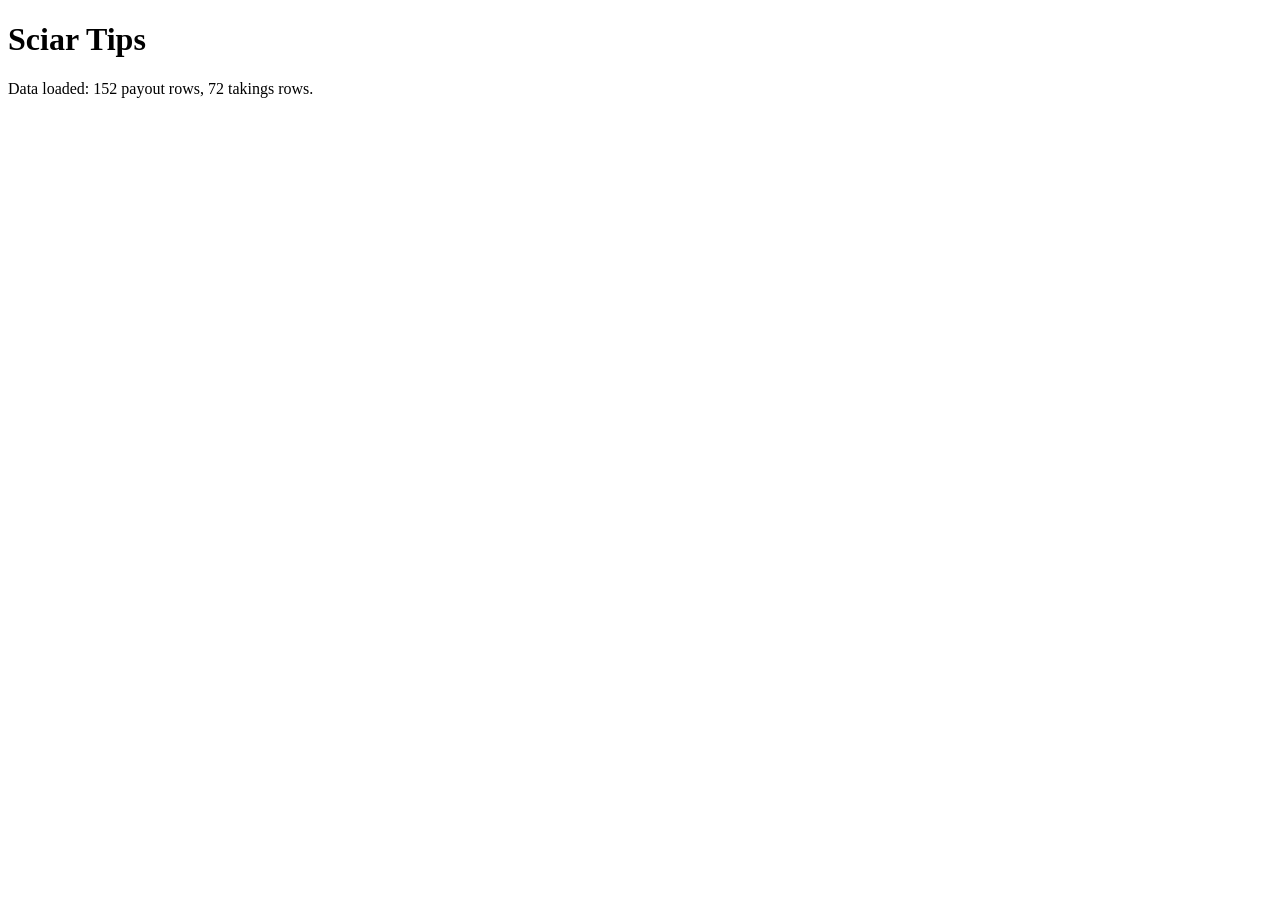
==== app.html @ 89eed615 "Skeleton: starter app.html, pack data, placeholder landing page, README headings" ====
<!doctype html>
<html lang="en"><head><meta charset="utf-8"><meta name="viewport" content="width=device-width,initial-scale=1">
<title>Sciar Tips · staff view (starter)</title></head>
<body>
<h1>Sciar Tips</h1>
<p id="check"></p>
<!-- The pilot data, loaded as JavaScript so this page also works when opened straight from your disk. -->
<script src="data/payouts.js"></script>
<script src="data/takings.js"></script>
<script>
  // PAYOUTS and TAKINGS are arrays of rows; every value is a string, as in the CSV. Replace this page with your build.
  document.getElementById("check").textContent =
    "Data loaded: " + PAYOUTS.length + " payout rows, " + TAKINGS.length + " takings rows.";
</script>
</body></html>
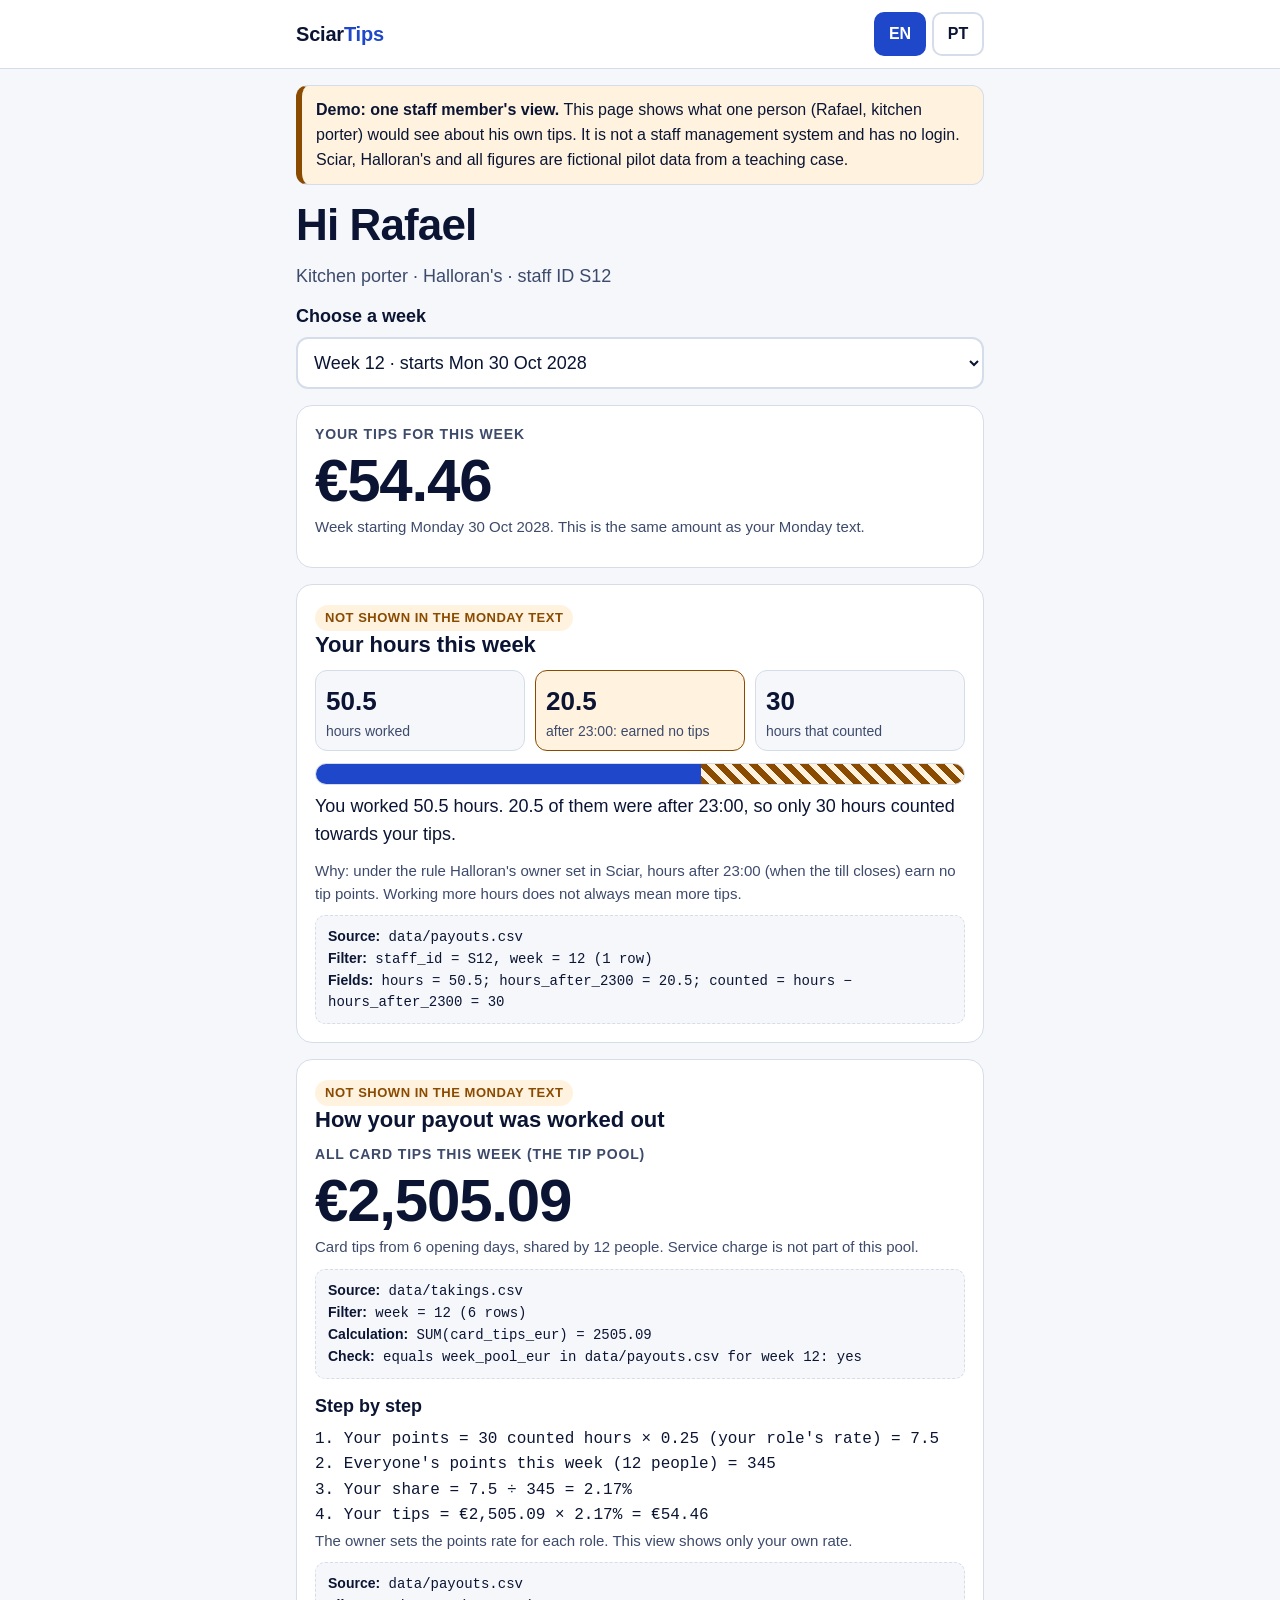
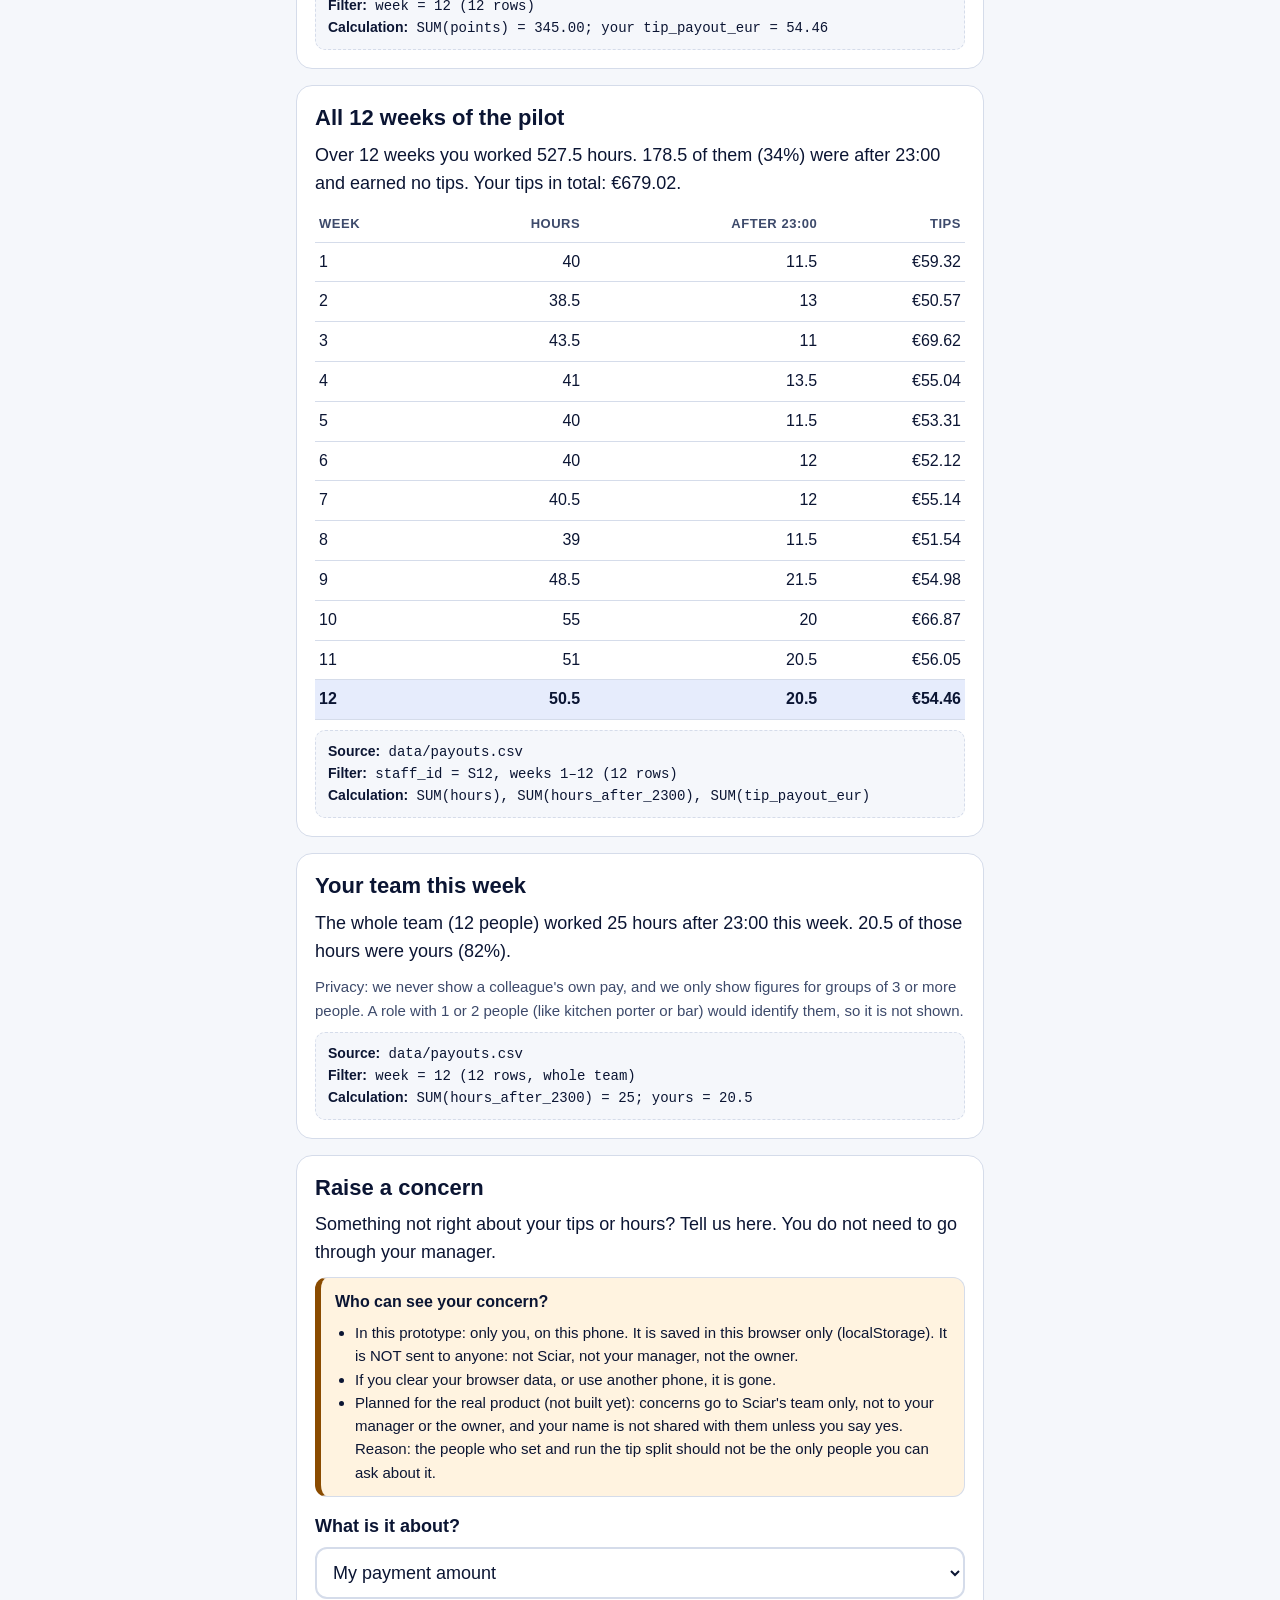
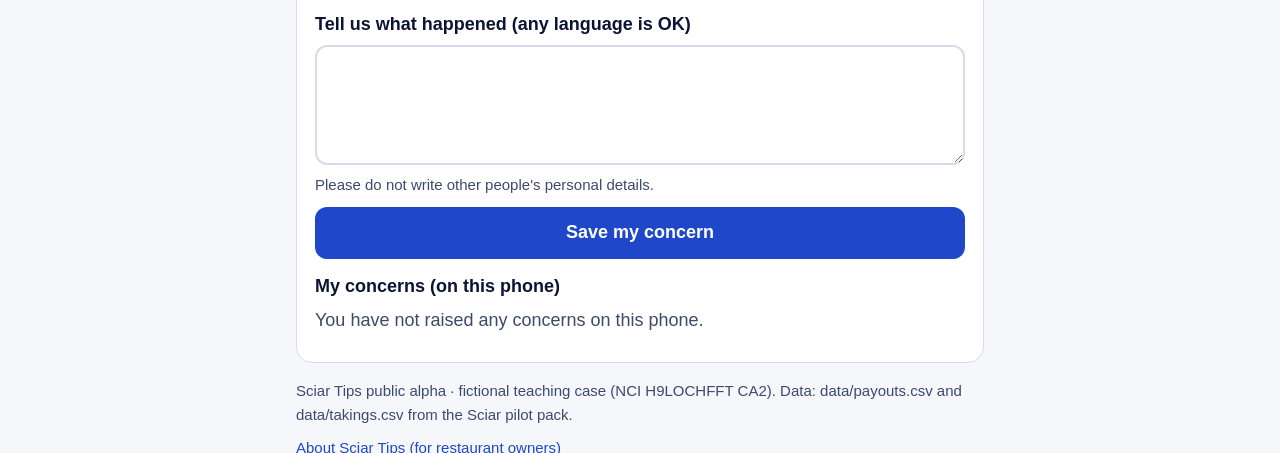
==== commit c2ac1608: "Staff view for one employee (Rafael): hidden pool and after-23:00 hours with sources, EN/PT, concern" ====
--- a/app.html
+++ b/app.html
@@ -1,15 +1,422 @@
 <!doctype html>
-<html lang="en"><head><meta charset="utf-8"><meta name="viewport" content="width=device-width,initial-scale=1">
-<title>Sciar Tips · staff view (starter)</title></head>
+<html lang="en">
+<head>
+<meta charset="utf-8">
+<meta name="viewport" content="width=device-width,initial-scale=1">
+<title>Sciar Tips · My tips</title>
+<link rel="stylesheet" href="style.css">
+</head>
 <body>
-<h1>Sciar Tips</h1>
-<p id="check"></p>
-<!-- The pilot data, loaded as JavaScript so this page also works when opened straight from your disk. -->
+<header class="top">
+  <div class="wrap">
+    <a class="logo" href="index.html">Sciar<span>Tips</span></a>
+    <div class="lang" role="group" aria-label="Language / Idioma">
+      <button type="button" data-lang="en" aria-pressed="true">EN</button>
+      <button type="button" data-lang="pt" aria-pressed="false">PT</button>
+    </div>
+  </div>
+</header>
+
+<main class="wrap">
+  <div class="banner" role="note">
+    <strong data-i18n="demoTitle"></strong>
+    <span data-i18n="demoBody"></span>
+    <span id="ptNote" class="small" hidden data-i18n="ptNote"></span>
+  </div>
+
+  <h1 id="hello"></h1>
+  <p class="muted" id="roleLine"></p>
+
+  <label for="week" data-i18n="weekLabel"></label>
+  <select id="week"></select>
+
+  <!-- 1. Payout -->
+  <section class="card" aria-labelledby="h-pay">
+    <div class="label" id="h-pay" data-i18n="payTitle"></div>
+    <div class="big" id="payout"></div>
+    <p class="muted small" id="payNote"></p>
+  </section>
+
+  <!-- 2. Hours (hidden figure) -->
+  <section class="card" aria-labelledby="h-hours">
+    <span class="tag warn" data-i18n="hiddenTag"></span>
+    <h2 id="h-hours" data-i18n="hoursTitle"></h2>
+    <div class="stats">
+      <div class="stat"><div class="n" id="hWorked"></div><div class="t" data-i18n="hWorked"></div></div>
+      <div class="stat warn"><div class="n" id="hLate"></div><div class="t" data-i18n="hLate"></div></div>
+      <div class="stat"><div class="n" id="hCounted"></div><div class="t" data-i18n="hCounted"></div></div>
+    </div>
+    <div class="bar" aria-hidden="true"><div class="a" id="barA"></div><div class="b" id="barB"></div></div>
+    <p id="hoursSentence"></p>
+    <p class="muted small" data-i18n="ruleNote"></p>
+    <div class="source" id="srcHours"></div>
+  </section>
+
+  <!-- 3. How the payout was worked out (pool is a hidden figure) -->
+  <section class="card" aria-labelledby="h-how">
+    <span class="tag warn" data-i18n="hiddenTag"></span>
+    <h2 id="h-how" data-i18n="howTitle"></h2>
+    <div class="label" data-i18n="poolLabel"></div>
+    <div class="big" id="pool"></div>
+    <p class="muted small" id="poolNote"></p>
+    <div class="source" id="srcPool"></div>
+    <h3 data-i18n="stepsTitle"></h3>
+    <div class="calc" id="calc"></div>
+    <p class="muted small" data-i18n="ownerNote"></p>
+    <div class="source" id="srcCalc"></div>
+  </section>
+
+  <!-- 4. Whole pilot -->
+  <section class="card" aria-labelledby="h-all">
+    <h2 id="h-all" data-i18n="allTitle"></h2>
+    <p id="allSentence"></p>
+    <table>
+      <thead><tr>
+        <th data-i18n="thWeek"></th><th data-i18n="thHours"></th><th data-i18n="thLate"></th><th data-i18n="thPay"></th>
+      </tr></thead>
+      <tbody id="allRows"></tbody>
+    </table>
+    <div class="source" id="srcAll"></div>
+  </section>
+
+  <!-- 5. Team (whole team only, never groups under 3) -->
+  <section class="card" aria-labelledby="h-team">
+    <h2 id="h-team" data-i18n="teamTitle"></h2>
+    <p id="teamSentence"></p>
+    <p class="muted small" data-i18n="privacyNote"></p>
+    <div class="source" id="srcTeam"></div>
+  </section>
+
+  <!-- 6. Raise a concern -->
+  <section class="card" aria-labelledby="h-concern" id="concern">
+    <h2 id="h-concern" data-i18n="concernTitle"></h2>
+    <p data-i18n="concernIntro"></p>
+    <div class="banner" style="margin-top:8px">
+      <strong data-i18n="whoTitle"></strong>
+      <ul class="small" style="margin:6px 0 0;padding-left:20px">
+        <li data-i18n="who1"></li>
+        <li data-i18n="who2"></li>
+        <li data-i18n="who3"></li>
+      </ul>
+    </div>
+    <form id="cform" novalidate>
+      <label for="cat" data-i18n="catLabel"></label>
+      <select id="cat" required>
+        <option value="pay" data-i18n="catPay"></option>
+        <option value="hours" data-i18n="catHours"></option>
+        <option value="split" data-i18n="catSplit"></option>
+        <option value="other" data-i18n="catOther"></option>
+      </select>
+      <label for="ctext" data-i18n="textLabel"></label>
+      <textarea id="ctext" maxlength="1000" required></textarea>
+      <p class="muted small" data-i18n="textHint"></p>
+      <button class="btn full" type="submit" data-i18n="submit"></button>
+      <div id="cmsg" aria-live="polite"></div>
+    </form>
+    <h3 data-i18n="myConcerns"></h3>
+    <div id="clist"></div>
+  </section>
+</main>
+
+<footer class="wrap">
+  <p data-i18n="foot1"></p>
+  <p><a href="index.html" data-i18n="footLink"></a></p>
+</footer>
+
 <script src="data/payouts.js"></script>
 <script src="data/takings.js"></script>
 <script>
-  // PAYOUTS and TAKINGS are arrays of rows; every value is a string, as in the CSV. Replace this page with your build.
-  document.getElementById("check").textContent =
-    "Data loaded: " + PAYOUTS.length + " payout rows, " + TAKINGS.length + " takings rows.";
+(function () {
+  "use strict";
+
+  // ---------- Who this view is for (demo: one staff member) ----------
+  var STAFF_ID = "S12";
+  var STORE_KEY = "sciar-concerns-" + STAFF_ID;
+
+  // ---------- Text (EN + machine-translated PT) ----------
+  var TXT = {
+    en: {
+      demoTitle: "Demo: one staff member's view.",
+      demoBody: "This page shows what one person (Rafael, kitchen porter) would see about his own tips. It is not a staff management system and has no login. Sciar, Halloran's and all figures are fictional pilot data from a teaching case.",
+      ptNote: "",
+      hello: "Hi {name}",
+      roleLine: "{role} · Halloran's · staff ID {id}",
+      weekLabel: "Choose a week",
+      weekOpt: "Week {w} · starts Mon {d}",
+      payTitle: "Your tips for this week",
+      payNote: "Week starting Monday {d}. This is the same amount as your Monday text.",
+      hiddenTag: "Not shown in the Monday text",
+      hoursTitle: "Your hours this week",
+      hWorked: "hours worked",
+      hLate: "after 23:00: earned no tips",
+      hCounted: "hours that counted",
+      hoursSentence: "You worked {h} hours. {l} of them were after 23:00, so only {c} hours counted towards your tips.",
+      ruleNote: "Why: under the rule Halloran's owner set in Sciar, hours after 23:00 (when the till closes) earn no tip points. Working more hours does not always mean more tips.",
+      howTitle: "How your payout was worked out",
+      poolLabel: "All card tips this week (the tip pool)",
+      poolNote: "Card tips from {n} opening days, shared by {p} people. Service charge is not part of this pool.",
+      stepsTitle: "Step by step",
+      calc1: "1. Your points = {c} counted hours × {r} (your role's rate) = {pts}",
+      calc2: "2. Everyone's points this week ({p} people) = {tp}",
+      calc3: "3. Your share = {pts} ÷ {tp} = {share}",
+      calc4: "4. Your tips = {pool} × {share} = {pay}",
+      ownerNote: "The owner sets the points rate for each role. This view shows only your own rate.",
+      allTitle: "All 12 weeks of the pilot",
+      allSentence: "Over 12 weeks you worked {h} hours. {l} of them ({pct}) were after 23:00 and earned no tips. Your tips in total: {pay}.",
+      thWeek: "Week", thHours: "Hours", thLate: "After 23:00", thPay: "Tips",
+      teamTitle: "Your team this week",
+      teamSentence: "The whole team ({p} people) worked {t} hours after 23:00 this week. {l} of those hours were yours ({pct}).",
+      privacyNote: "Privacy: we never show a colleague's own pay, and we only show figures for groups of 3 or more people. A role with 1 or 2 people (like kitchen porter or bar) would identify them, so it is not shown.",
+      concernTitle: "Raise a concern",
+      concernIntro: "Something not right about your tips or hours? Tell us here. You do not need to go through your manager.",
+      whoTitle: "Who can see your concern?",
+      who1: "In this prototype: only you, on this phone. It is saved in this browser only (localStorage). It is NOT sent to anyone: not Sciar, not your manager, not the owner.",
+      who2: "If you clear your browser data, or use another phone, it is gone.",
+      who3: "Planned for the real product (not built yet): concerns go to Sciar's team only, not to your manager or the owner, and your name is not shared with them unless you say yes. Reason: the people who set and run the tip split should not be the only people you can ask about it.",
+      catLabel: "What is it about?",
+      catPay: "My payment amount", catHours: "My working hours", catSplit: "How tips are shared", catOther: "Something else",
+      textLabel: "Tell us what happened (any language is OK)",
+      textHint: "Please do not write other people's personal details.",
+      submit: "Save my concern",
+      errEmpty: "Please write a few words first.",
+      saved: "Saved. Your reference number is {ref}. You can see it below. (Prototype: it is only stored on this phone.)",
+      myConcerns: "My concerns (on this phone)",
+      none: "You have not raised any concerns on this phone.",
+      saved_on: "Saved {d} · about week {w}",
+      status: "Status: saved on this phone only (prototype, not sent)",
+      del: "Delete from this phone",
+      foot1: "Sciar Tips public alpha · fictional teaching case (NCI H9LOCHFFT CA2). Data: data/payouts.csv and data/takings.csv from the Sciar pilot pack.",
+      footLink: "About Sciar Tips (for restaurant owners)",
+      srcHours: "<b>Source:</b> data/payouts.csv<br><b>Filter:</b> staff_id = {id}, week = {w} ({n} row)<br><b>Fields:</b> hours = {h}; hours_after_2300 = {l}; counted = hours − hours_after_2300 = {c}",
+      srcPool: "<b>Source:</b> data/takings.csv<br><b>Filter:</b> week = {w} ({n} rows)<br><b>Calculation:</b> SUM(card_tips_eur) = {pool}<br><b>Check:</b> equals week_pool_eur in data/payouts.csv for week {w}: {chk}",
+      srcCalc: "<b>Source:</b> data/payouts.csv<br><b>Filter:</b> week = {w} ({p} rows)<br><b>Calculation:</b> SUM(points) = {tp}; your tip_payout_eur = {pay}",
+      srcAll: "<b>Source:</b> data/payouts.csv<br><b>Filter:</b> staff_id = {id}, weeks 1–12 ({n} rows)<br><b>Calculation:</b> SUM(hours), SUM(hours_after_2300), SUM(tip_payout_eur)",
+      srcTeam: "<b>Source:</b> data/payouts.csv<br><b>Filter:</b> week = {w} ({p} rows, whole team)<br><b>Calculation:</b> SUM(hours_after_2300) = {t}; yours = {l}",
+      yes: "yes", no: "NO"
+    },
+    pt: {
+      demoTitle: "Demonstração: a vista de um só trabalhador.",
+      demoBody: "Esta página mostra o que uma pessoa (Rafael, copeiro/lavagem) veria sobre as suas próprias gorjetas. Não é um sistema de gestão de pessoal e não tem login. A Sciar, o Halloran's e todos os números são dados fictícios de um caso de estudo.",
+      ptNote: " Tradução automática (feita com IA), não verificada por um falante nativo. Em caso de dúvida, veja a versão EN.",
+      hello: "Olá {name}",
+      roleLine: "{role} · Halloran's · nº de trabalhador {id}",
+      weekLabel: "Escolha uma semana",
+      weekOpt: "Semana {w} · começa seg {d}",
+      payTitle: "As suas gorjetas desta semana",
+      payNote: "Semana que começa na segunda-feira {d}. É o mesmo valor da sua mensagem de segunda-feira.",
+      hiddenTag: "Não aparece na mensagem de segunda",
+      hoursTitle: "As suas horas desta semana",
+      hWorked: "horas trabalhadas",
+      hLate: "depois das 23:00: sem gorjetas",
+      hCounted: "horas que contaram",
+      hoursSentence: "Trabalhou {h} horas. {l} foram depois das 23:00, por isso só {c} horas contaram para as suas gorjetas.",
+      ruleNote: "Porquê: segundo a regra que o dono do Halloran's definiu na Sciar, as horas depois das 23:00 (quando a caixa fecha) não ganham pontos de gorjeta. Trabalhar mais horas nem sempre significa mais gorjetas.",
+      howTitle: "Como foi calculado o seu pagamento",
+      poolLabel: "Todas as gorjetas de cartão desta semana (o fundo)",
+      poolNote: "Gorjetas de cartão de {n} dias de abertura, divididas por {p} pessoas. A taxa de serviço não faz parte deste fundo.",
+      stepsTitle: "Passo a passo",
+      calc1: "1. Os seus pontos = {c} horas que contaram × {r} (taxa da sua função) = {pts}",
+      calc2: "2. Pontos de todos esta semana ({p} pessoas) = {tp}",
+      calc3: "3. A sua parte = {pts} ÷ {tp} = {share}",
+      calc4: "4. As suas gorjetas = {pool} × {share} = {pay}",
+      ownerNote: "O dono define a taxa de pontos de cada função. Esta vista mostra só a sua.",
+      allTitle: "As 12 semanas do piloto",
+      allSentence: "Em 12 semanas trabalhou {h} horas. {l} delas ({pct}) foram depois das 23:00 e não ganharam gorjetas. Total das suas gorjetas: {pay}.",
+      thWeek: "Semana", thHours: "Horas", thLate: "Após 23:00", thPay: "Gorjetas",
+      teamTitle: "A sua equipa esta semana",
+      teamSentence: "A equipa toda ({p} pessoas) trabalhou {t} horas depois das 23:00 esta semana. {l} dessas horas foram suas ({pct}).",
+      privacyNote: "Privacidade: nunca mostramos o pagamento de um colega, e só mostramos números de grupos com 3 ou mais pessoas. Uma função com 1 ou 2 pessoas (como copeiro ou bar) identificava-as, por isso não aparece.",
+      concernTitle: "Comunicar um problema",
+      concernIntro: "Há algo errado com as suas gorjetas ou horas? Diga-nos aqui. Não precisa de passar pelo seu chefe.",
+      whoTitle: "Quem pode ver o que escreve?",
+      who1: "Neste protótipo: só você, neste telemóvel. Fica guardado apenas neste navegador (localStorage). NÃO é enviado a ninguém: nem à Sciar, nem ao seu chefe, nem ao dono.",
+      who2: "Se apagar os dados do navegador, ou usar outro telemóvel, desaparece.",
+      who3: "Planeado para o produto real (ainda não feito): os problemas vão só para a equipa da Sciar, não para o seu chefe nem para o dono, e o seu nome não lhes é dado sem a sua autorização. Razão: quem define e gere a divisão das gorjetas não deve ser a única pessoa a quem pode perguntar.",
+      catLabel: "Sobre o quê?",
+      catPay: "O valor do meu pagamento", catHours: "As minhas horas de trabalho", catSplit: "Como as gorjetas são divididas", catOther: "Outra coisa",
+      textLabel: "Conte-nos o que aconteceu (pode escrever em qualquer língua)",
+      textHint: "Por favor não escreva dados pessoais de outras pessoas.",
+      submit: "Guardar o meu problema",
+      errEmpty: "Por favor escreva algumas palavras primeiro.",
+      saved: "Guardado. O seu número de referência é {ref}. Pode vê-lo abaixo. (Protótipo: fica só guardado neste telemóvel.)",
+      myConcerns: "Os meus problemas (neste telemóvel)",
+      none: "Ainda não comunicou nenhum problema neste telemóvel.",
+      saved_on: "Guardado {d} · sobre a semana {w}",
+      status: "Estado: guardado só neste telemóvel (protótipo, não enviado)",
+      del: "Apagar deste telemóvel",
+      foot1: "Sciar Tips versão alfa pública · caso de estudo fictício (NCI H9LOCHFFT CA2). Dados: data/payouts.csv e data/takings.csv do pacote piloto da Sciar.",
+      footLink: "Sobre a Sciar Tips (para donos de restaurantes)",
+      srcHours: "<b>Fonte:</b> data/payouts.csv<br><b>Filtro:</b> staff_id = {id}, week = {w} ({n} linha)<br><b>Campos:</b> hours = {h}; hours_after_2300 = {l}; contaram = hours − hours_after_2300 = {c}",
+      srcPool: "<b>Fonte:</b> data/takings.csv<br><b>Filtro:</b> week = {w} ({n} linhas)<br><b>Cálculo:</b> SUM(card_tips_eur) = {pool}<br><b>Verificação:</b> igual a week_pool_eur em data/payouts.csv, semana {w}: {chk}",
+      srcCalc: "<b>Fonte:</b> data/payouts.csv<br><b>Filtro:</b> week = {w} ({p} linhas)<br><b>Cálculo:</b> SUM(points) = {tp}; o seu tip_payout_eur = {pay}",
+      srcAll: "<b>Fonte:</b> data/payouts.csv<br><b>Filtro:</b> staff_id = {id}, semanas 1–12 ({n} linhas)<br><b>Cálculo:</b> SUM(hours), SUM(hours_after_2300), SUM(tip_payout_eur)",
+      srcTeam: "<b>Fonte:</b> data/payouts.csv<br><b>Filtro:</b> week = {w} ({p} linhas, equipa toda)<br><b>Cálculo:</b> SUM(hours_after_2300) = {t}; as suas = {l}",
+      yes: "sim", no: "NÃO"
+    }
+  };
+  var ROLE = {
+    en: { "kitchen porter": "Kitchen porter", "server": "Server", "bar": "Bar", "chef": "Chef", "floor manager": "Floor manager" },
+    pt: { "kitchen porter": "Copeiro (lavagem)", "server": "Empregado de mesa", "bar": "Bar", "chef": "Cozinheiro", "floor manager": "Chefe de sala" }
+  };
+
+  var lang = "en";
+  try { if (localStorage.getItem("sciar-lang") === "pt") lang = "pt"; } catch (e) {}
+
+  function t(key, vars) {
+    var s = (TXT[lang][key] !== undefined ? TXT[lang][key] : TXT.en[key]) || "";
+    if (vars) s = s.replace(/\{(\w+)\}/g, function (m, k) { return vars[k] !== undefined ? vars[k] : m; });
+    return s;
+  }
+  function num(v) { var n = parseFloat(v); return isNaN(n) ? 0 : n; }
+  function eur(n) {
+    return "€" + n.toLocaleString(lang === "pt" ? "pt-PT" : "en-IE", { minimumFractionDigits: 2, maximumFractionDigits: 2 });
+  }
+  function hrs(n) { return n.toLocaleString(lang === "pt" ? "pt-PT" : "en-IE", { maximumFractionDigits: 2 }); }
+  function pct(a, b) { return b ? Math.round(a / b * 100) + "%" : "–"; }
+  function date(iso) {
+    var d = new Date(iso + "T12:00:00Z");
+    return d.toLocaleDateString(lang === "pt" ? "pt-PT" : "en-IE", { day: "numeric", month: "short", year: "numeric", timeZone: "UTC" });
+  }
+  function esc(s) { return String(s).replace(/[&<>"']/g, function (c) { return { "&": "&amp;", "<": "&lt;", ">": "&gt;", '"': "&quot;", "'": "&#39;" }[c]; }); }
+  function $(id) { return document.getElementById(id); }
+
+  // ---------- Data ----------
+  var mine = PAYOUTS.filter(function (r) { return r.staff_id === STAFF_ID; })
+                    .sort(function (a, b) { return num(a.week) - num(b.week); });
+  var me = mine[0];
+  var weeks = mine.map(function (r) { return r.week; });
+  var weekSel = $("week");
+  var current = weeks[weeks.length - 1];
+
+  function weekData(w) {
+    var row = mine.filter(function (r) { return r.week === w; })[0];
+    var team = PAYOUTS.filter(function (r) { return r.week === w; });
+    var days = TAKINGS.filter(function (r) { return r.week === w; });
+    var pool = days.reduce(function (s, r) { return s + num(r.card_tips_eur); }, 0);
+    pool = Math.round(pool * 100) / 100;
+    var teamPts = team.reduce(function (s, r) { return s + num(r.points); }, 0);
+    var teamLate = team.reduce(function (s, r) { return s + num(r.hours_after_2300); }, 0);
+    return {
+      row: row, team: team, days: days, pool: pool,
+      poolMatches: Math.abs(pool - num(row.week_pool_eur)) < 0.005,
+      teamPts: Math.round(teamPts * 100) / 100,
+      teamLate: teamLate,
+      hours: num(row.hours), late: num(row.hours_after_2300),
+      counted: num(row.hours) - num(row.hours_after_2300),
+      pts: num(row.points), rate: num(row.points_per_hour), pay: num(row.tip_payout_eur)
+    };
+  }
+
+  // ---------- Render ----------
+  function renderStatic() {
+    document.documentElement.lang = lang === "pt" ? "pt" : "en";
+    document.querySelectorAll("[data-i18n]").forEach(function (el) { el.textContent = t(el.getAttribute("data-i18n")); });
+    $("ptNote").hidden = lang !== "pt";
+    document.querySelectorAll(".lang button").forEach(function (b) { b.setAttribute("aria-pressed", String(b.getAttribute("data-lang") === lang)); });
+    $("hello").textContent = t("hello", { name: me.first_name });
+    $("roleLine").textContent = t("roleLine", { role: ROLE[lang][me.role] || me.role, id: me.staff_id });
+    weekSel.innerHTML = weeks.map(function (w) {
+      var r = mine.filter(function (x) { return x.week === w; })[0];
+      return '<option value="' + w + '"' + (w === current ? " selected" : "") + ">" + esc(t("weekOpt", { w: w, d: date(r.week_start) })) + "</option>";
+    }).join("");
+  }
+
+  function renderWeek() {
+    var d = weekData(current), w = current;
+    $("payout").textContent = eur(d.pay);
+    $("payNote").textContent = t("payNote", { d: date(d.row.week_start) });
+
+    $("hWorked").textContent = hrs(d.hours);
+    $("hLate").textContent = hrs(d.late);
+    $("hCounted").textContent = hrs(d.counted);
+    $("barA").style.width = (d.counted / d.hours * 100) + "%";
+    $("barB").style.width = (d.late / d.hours * 100) + "%";
+    $("hoursSentence").textContent = t("hoursSentence", { h: hrs(d.hours), l: hrs(d.late), c: hrs(d.counted) });
+    $("srcHours").innerHTML = t("srcHours", { id: STAFF_ID, w: w, n: 1, h: d.row.hours, l: d.row.hours_after_2300, c: hrs(d.counted) });
+
+    $("pool").textContent = eur(d.pool);
+    $("poolNote").textContent = t("poolNote", { n: d.days.length, p: d.team.length });
+    $("srcPool").innerHTML = t("srcPool", { w: w, n: d.days.length, pool: d.pool.toFixed(2), chk: d.poolMatches ? t("yes") : t("no") });
+
+    var share = d.pts / d.teamPts;
+    $("calc").innerHTML = [
+      t("calc1", { c: hrs(d.counted), r: d.rate, pts: d.row.points }),
+      t("calc2", { p: d.team.length, tp: hrs(d.teamPts) }),
+      t("calc3", { pts: d.row.points, tp: hrs(d.teamPts), share: (share * 100).toFixed(2) + "%" }),
+      t("calc4", { pool: eur(d.pool), share: (share * 100).toFixed(2) + "%", pay: eur(Math.round(d.pool * share * 100) / 100) })
+    ].map(esc).join("<br>");
+    $("srcCalc").innerHTML = t("srcCalc", { w: w, p: d.team.length, tp: d.teamPts.toFixed(2), pay: d.row.tip_payout_eur });
+
+    $("teamSentence").textContent = t("teamSentence", { p: d.team.length, t: hrs(d.teamLate), l: hrs(d.late), pct: pct(d.late, d.teamLate) });
+    $("srcTeam").innerHTML = t("srcTeam", { w: w, p: d.team.length, t: hrs(d.teamLate), l: d.row.hours_after_2300 });
+
+    // whole pilot table
+    var tH = 0, tL = 0, tP = 0;
+    $("allRows").innerHTML = mine.map(function (r) {
+      tH += num(r.hours); tL += num(r.hours_after_2300); tP += num(r.tip_payout_eur);
+      return '<tr' + (r.week === w ? ' class="sel"' : "") + "><td>" + r.week + "</td><td>" + hrs(num(r.hours)) + "</td><td>" + hrs(num(r.hours_after_2300)) + "</td><td>" + eur(num(r.tip_payout_eur)) + "</td></tr>";
+    }).join("");
+    tP = Math.round(tP * 100) / 100;
+    $("allSentence").textContent = t("allSentence", { h: hrs(tH), l: hrs(tL), pct: pct(tL, tH), pay: eur(tP) });
+    $("srcAll").innerHTML = t("srcAll", { id: STAFF_ID, n: mine.length });
+  }
+
+  // ---------- Concerns (simulated: localStorage on this device only) ----------
+  function loadConcerns() {
+    try { return JSON.parse(localStorage.getItem(STORE_KEY) || "[]"); } catch (e) { return []; }
+  }
+  function saveConcerns(list) {
+    try { localStorage.setItem(STORE_KEY, JSON.stringify(list)); return true; } catch (e) { return false; }
+  }
+  var memoryOnly = [];
+  function allConcerns() { var l = loadConcerns(); return l.length ? l : memoryOnly; }
+
+  function renderConcerns() {
+    var list = allConcerns();
+    if (!list.length) { $("clist").innerHTML = '<p class="muted">' + esc(t("none")) + "</p>"; return; }
+    $("clist").innerHTML = list.slice().reverse().map(function (c) {
+      return '<div class="concern"><div class="ref">' + esc(c.ref) + "</div>" +
+        '<div class="small muted">' + esc(t("saved_on", { d: new Date(c.at).toLocaleString(lang === "pt" ? "pt-PT" : "en-IE"), w: c.week })) + " · " + esc(t("cat" + c.catKey)) + "</div>" +
+        "<p style=\"margin:6px 0;white-space:pre-wrap\">" + esc(c.text) + "</p>" +
+        '<div class="small">' + esc(t("status")) + "</div>" +
+        '<button type="button" class="linkbtn" data-del="' + esc(c.ref) + '">' + esc(t("del")) + "</button></div>";
+    }).join("");
+  }
+
+  var CAT = { pay: "Pay", hours: "Hours", split: "Split", other: "Other" };
+  $("cform").addEventListener("submit", function (e) {
+    e.preventDefault();
+    var text = $("ctext").value.trim();
+    if (!text) { $("cmsg").innerHTML = '<p class="banner">' + esc(t("errEmpty")) + "</p>"; $("ctext").focus(); return; }
+    var now = new Date();
+    var ref = "SC-" + now.toISOString().slice(0, 10).replace(/-/g, "") + "-" + Math.random().toString(36).slice(2, 6).toUpperCase();
+    var item = { ref: ref, at: now.toISOString(), week: current, catKey: CAT[$("cat").value], text: text };
+    var list = loadConcerns(); list.push(item);
+    if (!saveConcerns(list)) memoryOnly.push(item);
+    $("ctext").value = "";
+    $("cmsg").innerHTML = '<div class="ok">' + esc(t("saved", { ref: ref })) + "</div>";
+    renderConcerns();
+  });
+  $("clist").addEventListener("click", function (e) {
+    var ref = e.target.getAttribute && e.target.getAttribute("data-del");
+    if (!ref) return;
+    saveConcerns(loadConcerns().filter(function (c) { return c.ref !== ref; }));
+    memoryOnly = memoryOnly.filter(function (c) { return c.ref !== ref; });
+    renderConcerns();
+  });
+
+  // ---------- Events ----------
+  weekSel.addEventListener("change", function () { current = weekSel.value; renderWeek(); });
+  document.querySelectorAll(".lang button").forEach(function (b) {
+    b.addEventListener("click", function () {
+      lang = b.getAttribute("data-lang");
+      try { localStorage.setItem("sciar-lang", lang); } catch (e) {}
+      renderStatic(); renderWeek(); renderConcerns();
+    });
+  });
+
+  renderStatic(); renderWeek(); renderConcerns();
+})();
 </script>
-</body></html>
+</body>
+</html>
--- a/style.css
+++ b/style.css
@@ -0,0 +1,143 @@
+/* Sciar Tips · shared styles for index.html and app.html */
+:root {
+  --bg: #f5f7fb;
+  --card: #ffffff;
+  --ink: #0b1533;
+  --ink2: #3d4a6b;
+  --line: #d5dcea;
+  --brand: #1f47c9;
+  --brand-ink: #ffffff;
+  --brand-soft: #e6ecfc;
+  --warn: #8a4b00;
+  --warn-soft: #fff3e0;
+  --ok: #0f6b3a;
+  --ok-soft: #e3f5ea;
+  --mono: ui-monospace, SFMono-Regular, Menlo, Consolas, monospace;
+  --text: -apple-system, BlinkMacSystemFont, "Segoe UI", Roboto, "Helvetica Neue", Arial, sans-serif;
+}
+@media (prefers-color-scheme: dark) {
+  :root {
+    --bg: #0a1024;
+    --card: #121a36;
+    --ink: #f2f5ff;
+    --ink2: #b8c3e3;
+    --line: #2b3760;
+    --brand: #8aa8ff;
+    --brand-ink: #071030;
+    --brand-soft: #1b2a5c;
+    --warn: #ffc277;
+    --warn-soft: #3a2a10;
+    --ok: #7fe0a8;
+    --ok-soft: #10331f;
+  }
+}
+* { box-sizing: border-box; }
+html { -webkit-text-size-adjust: 100%; }
+body {
+  margin: 0;
+  background: var(--bg);
+  color: var(--ink);
+  font: 18px/1.55 var(--text);
+}
+a { color: var(--brand); }
+.wrap { max-width: 720px; margin: 0 auto; padding: 0 16px; }
+header.top {
+  background: var(--card);
+  border-bottom: 1px solid var(--line);
+}
+header.top .wrap {
+  display: flex; align-items: center; justify-content: space-between;
+  gap: 12px; padding-top: 12px; padding-bottom: 12px; flex-wrap: wrap;
+}
+.logo { font-weight: 800; font-size: 20px; letter-spacing: -.01em; text-decoration: none; color: var(--ink); }
+.logo span { color: var(--brand); }
+.banner {
+  background: var(--warn-soft); color: var(--ink);
+  border: 1px solid var(--line); border-left: 6px solid var(--warn);
+  border-radius: 12px; padding: 12px 14px; margin: 16px 0; font-size: 16px;
+}
+.card {
+  background: var(--card); border: 1px solid var(--line);
+  border-radius: 16px; padding: 18px; margin: 16px 0;
+}
+h1 { font-size: clamp(28px, 7vw, 44px); line-height: 1.1; margin: .2em 0 .3em; letter-spacing: -.02em; }
+h2 { font-size: 22px; line-height: 1.25; margin: 0 0 10px; }
+h3 { font-size: 18px; margin: 14px 0 6px; }
+p { margin: 0 0 10px; }
+.muted { color: var(--ink2); }
+.small { font-size: 15px; }
+.big {
+  font-size: clamp(40px, 13vw, 60px); font-weight: 800; line-height: 1;
+  letter-spacing: -.02em; margin: 6px 0 4px; font-variant-numeric: tabular-nums;
+}
+.label { font-size: 14px; font-weight: 700; text-transform: uppercase; letter-spacing: .06em; color: var(--ink2); }
+.tag {
+  display: inline-block; font-size: 13px; font-weight: 700; letter-spacing: .04em;
+  text-transform: uppercase; background: var(--brand-soft); color: var(--brand);
+  border-radius: 999px; padding: 3px 10px;
+}
+.tag.warn { background: var(--warn-soft); color: var(--warn); }
+.stats { display: grid; grid-template-columns: repeat(3, 1fr); gap: 10px; margin: 12px 0; }
+.stat { background: var(--bg); border: 1px solid var(--line); border-radius: 12px; padding: 10px; }
+.stat .n { font-size: 26px; font-weight: 800; font-variant-numeric: tabular-nums; }
+.stat .t { font-size: 14px; color: var(--ink2); line-height: 1.3; }
+.stat.warn { border-color: var(--warn); background: var(--warn-soft); }
+.bar { display: flex; height: 22px; border-radius: 999px; overflow: hidden; border: 1px solid var(--line); margin: 8px 0; }
+.bar .a { background: var(--brand); }
+.bar .b { background: repeating-linear-gradient(45deg, var(--warn), var(--warn) 6px, var(--warn-soft) 6px, var(--warn-soft) 12px); }
+.source {
+  font: 14px/1.5 var(--mono); background: var(--bg); border: 1px dashed var(--line);
+  border-radius: 10px; padding: 10px 12px; margin-top: 10px; overflow-wrap: anywhere;
+}
+.source b { font-family: var(--text); }
+.calc { font: 16px/1.6 var(--mono); overflow-wrap: anywhere; }
+table { width: 100%; border-collapse: collapse; font-variant-numeric: tabular-nums; font-size: 16px; }
+th, td { text-align: right; padding: 7px 4px; border-bottom: 1px solid var(--line); }
+th:first-child, td:first-child { text-align: left; }
+th { font-size: 13px; color: var(--ink2); text-transform: uppercase; letter-spacing: .04em; }
+tr.sel td { background: var(--brand-soft); font-weight: 700; }
+label { display: block; font-weight: 700; margin: 12px 0 6px; }
+select, textarea, input[type=text], input[type=email] {
+  width: 100%; font: inherit; color: var(--ink); background: var(--card);
+  border: 2px solid var(--line); border-radius: 12px; padding: 12px; min-height: 52px;
+}
+textarea { min-height: 120px; resize: vertical; }
+select:focus, textarea:focus, input:focus, button:focus-visible, a:focus-visible {
+  outline: 3px solid var(--brand); outline-offset: 2px;
+}
+.btn {
+  display: inline-block; font: 700 18px var(--text); background: var(--brand); color: var(--brand-ink);
+  border: 0; border-radius: 12px; padding: 14px 20px; min-height: 52px; cursor: pointer;
+  text-decoration: none; text-align: center;
+}
+.btn.ghost { background: transparent; color: var(--brand); border: 2px solid var(--brand); }
+.btn.full { width: 100%; }
+.lang { display: flex; gap: 6px; }
+.lang button {
+  font: 700 16px var(--text); min-width: 52px; min-height: 44px; border-radius: 10px;
+  border: 2px solid var(--line); background: var(--card); color: var(--ink); cursor: pointer;
+}
+.lang button[aria-pressed="true"] { background: var(--brand); color: var(--brand-ink); border-color: var(--brand); }
+.ok { background: var(--ok-soft); border: 1px solid var(--ok); color: var(--ink); border-radius: 12px; padding: 12px; margin-top: 12px; }
+.concern { border: 1px solid var(--line); border-radius: 12px; padding: 12px; margin-top: 10px; }
+.concern .ref { font: 700 15px var(--mono); }
+.linkbtn { background: none; border: 0; color: var(--brand); font: inherit; text-decoration: underline; cursor: pointer; padding: 8px 0; min-height: 44px; }
+footer { padding: 24px 0 40px; font-size: 15px; color: var(--ink2); }
+ol.claims { padding-left: 0; list-style: none; counter-reset: c; }
+ol.claims li { counter-increment: c; position: relative; padding-left: 48px; margin: 0 0 18px; }
+ol.claims li::before {
+  content: counter(c); position: absolute; left: 0; top: 0; width: 34px; height: 34px;
+  border-radius: 50%; background: var(--brand); color: var(--brand-ink); font-weight: 800;
+  display: flex; align-items: center; justify-content: center;
+}
+.notes { font-size: 15px; color: var(--ink2); }
+.notes li { margin-bottom: 6px; overflow-wrap: anywhere; }
+@media (max-width: 420px) {
+  body { font-size: 17px; }
+  .stats { grid-template-columns: 1fr 1fr 1fr; gap: 6px; }
+  .stat { padding: 8px 6px; }
+  .stat .n { font-size: 22px; }
+  .stat .t { font-size: 13px; }
+  .card { padding: 14px; }
+  table { font-size: 15px; }
+}
